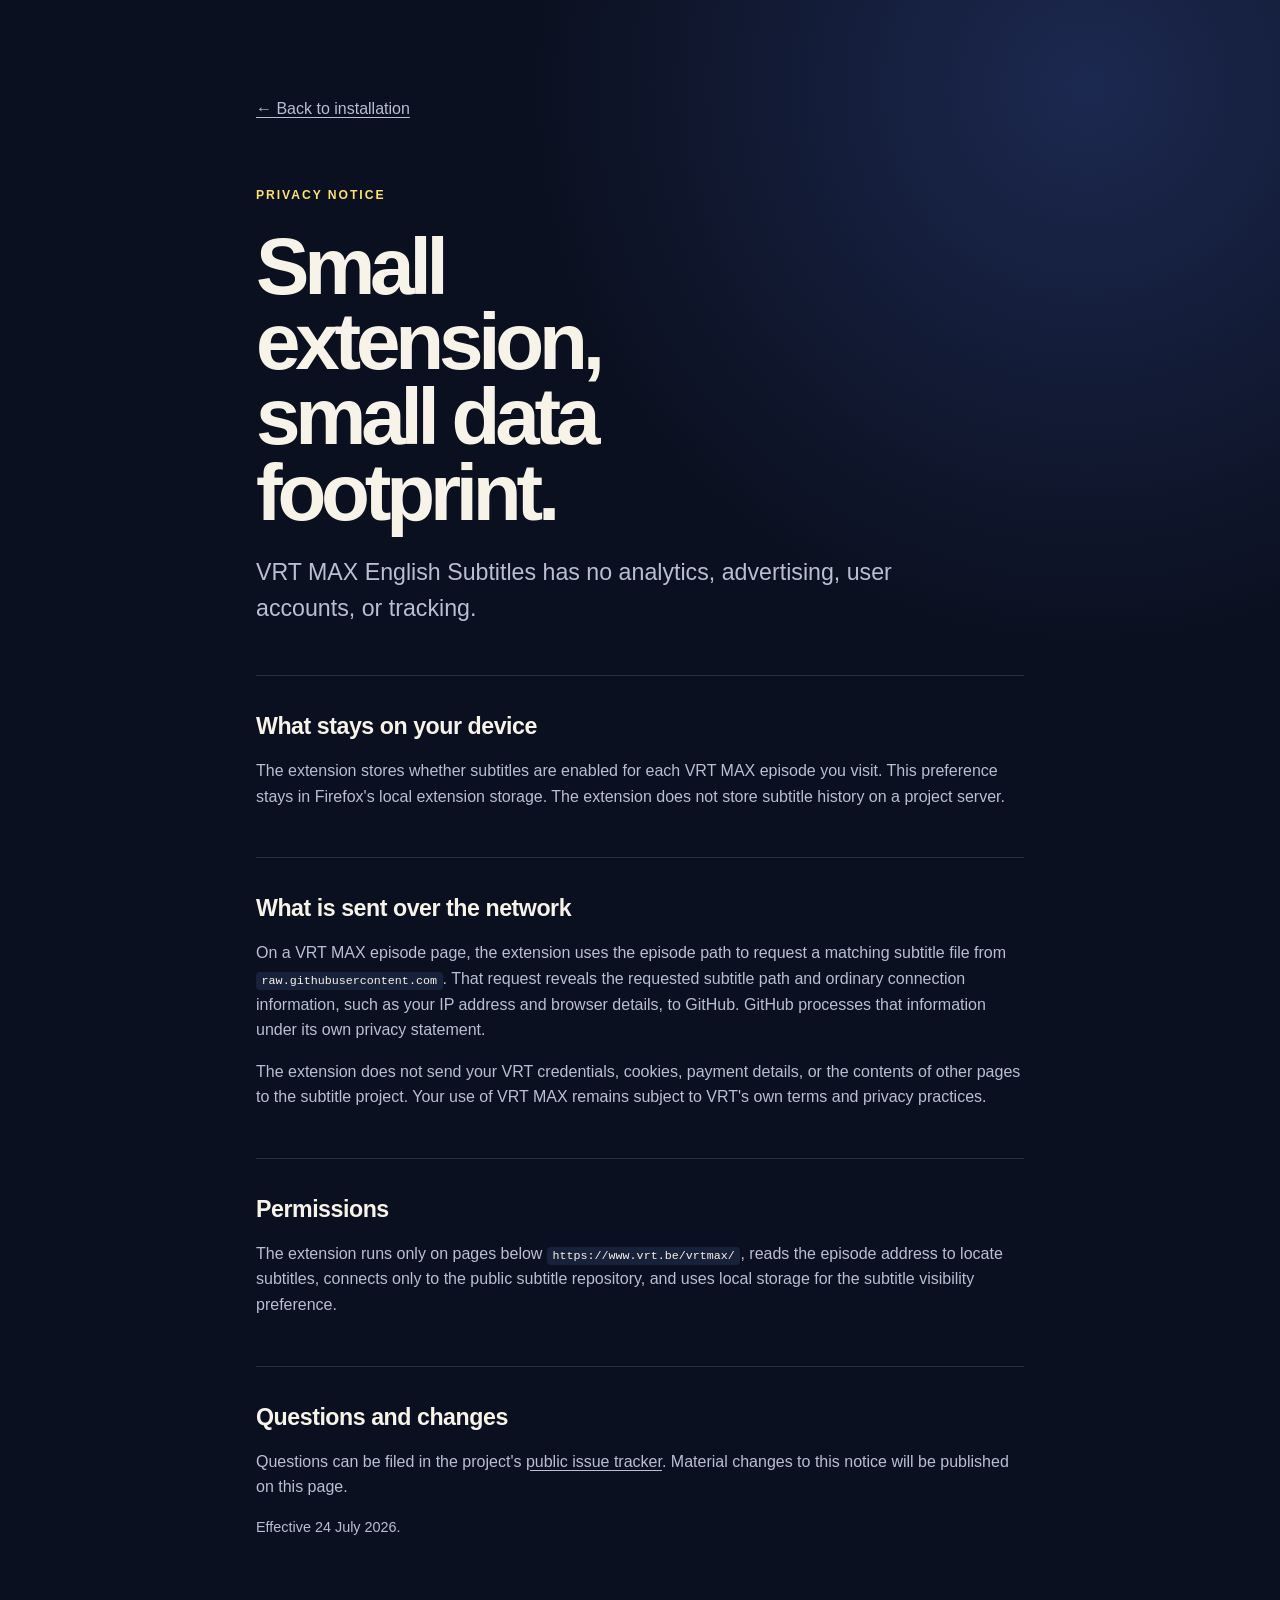
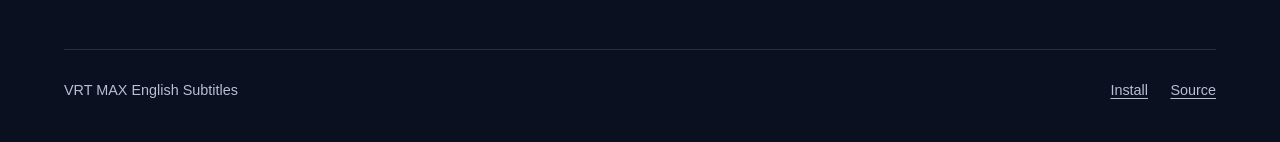
==== privacy.html @ d2da53eb "basic website" ====
<!doctype html>
<html lang="en">
  <head>
    <meta charset="utf-8">
    <meta name="viewport" content="width=device-width, initial-scale=1">
    <meta name="description" content="Privacy notice for VRT MAX English Subtitles.">
    <title>Privacy · VRT MAX English Subtitles</title>
    <link rel="stylesheet" href="/styles.css">
  </head>
  <body>
    <main class="document">
      <a class="back-link" href="/">← Back to installation</a>
      <p class="eyebrow">Privacy notice</p>
      <h1>Small extension, small data footprint.</h1>
      <p class="lede">
        VRT MAX English Subtitles has no analytics, advertising, user accounts,
        or tracking.
      </p>

      <section>
        <h2>What stays on your device</h2>
        <p>
          The extension stores whether subtitles are enabled for each VRT MAX
          episode you visit. This preference stays in Firefox's local extension
          storage. The extension does not store subtitle history on a project
          server.
        </p>
      </section>

      <section>
        <h2>What is sent over the network</h2>
        <p>
          On a VRT MAX episode page, the extension uses the episode path to
          request a matching subtitle file from
          <code>raw.githubusercontent.com</code>. That request reveals the
          requested subtitle path and ordinary connection information, such as
          your IP address and browser details, to GitHub. GitHub processes that
          information under its own privacy statement.
        </p>
        <p>
          The extension does not send your VRT credentials, cookies, payment
          details, or the contents of other pages to the subtitle project.
          Your use of VRT MAX remains subject to VRT's own terms and privacy
          practices.
        </p>
      </section>

      <section>
        <h2>Permissions</h2>
        <p>
          The extension runs only on pages below
          <code>https://www.vrt.be/vrtmax/</code>, reads the episode address to
          locate subtitles, connects only to the public subtitle repository,
          and uses local storage for the subtitle visibility preference.
        </p>
      </section>

      <section>
        <h2>Questions and changes</h2>
        <p>
          Questions can be filed in the project's
          <a href="https://github.com/vrtmax-subs/extension/issues">
            public issue tracker</a
          >. Material changes to this notice will be published on this page.
        </p>
        <p class="updated">Effective 24 July 2026.</p>
      </section>
    </main>

    <footer>
      <p>VRT MAX English Subtitles</p>
      <nav aria-label="Project links">
        <a href="/">Install</a>
        <a href="https://github.com/vrtmax-subs/extension">Source</a>
      </nav>
    </footer>
  </body>
</html>
---- styles.css ----
:root {
  color-scheme: dark;
  --background: #0b1020;
  --surface: #121a30;
  --surface-soft: #17213a;
  --text: #f7f3e8;
  --muted: #b7bfd3;
  --accent: #ffe16b;
  --accent-ink: #171309;
  --line: rgba(255, 255, 255, 0.13);
  --max-width: 72rem;
  font-family:
    Inter, ui-sans-serif, -apple-system, BlinkMacSystemFont, "Segoe UI",
    sans-serif;
  font-synthesis: none;
}

* {
  box-sizing: border-box;
}

html {
  background: var(--background);
}

body {
  min-height: 100vh;
  margin: 0;
  color: var(--text);
  background:
    radial-gradient(circle at 85% 5%, rgba(66, 96, 190, 0.3), transparent 35rem),
    var(--background);
  line-height: 1.6;
}

a {
  color: inherit;
  text-underline-offset: 0.2em;
}

main,
footer {
  width: min(calc(100% - 2.5rem), var(--max-width));
  margin-inline: auto;
}

.hero {
  max-width: 58rem;
  padding: clamp(5rem, 12vw, 9rem) 0 clamp(4rem, 9vw, 7rem);
}

.eyebrow {
  margin: 0 0 1.5rem;
  color: var(--accent);
  font-size: 0.76rem;
  font-weight: 800;
  letter-spacing: 0.16em;
  text-transform: uppercase;
}

h1,
h2,
p {
  margin-top: 0;
}

h1 {
  max-width: 13ch;
  margin-bottom: 1.6rem;
  font-size: clamp(3rem, 8vw, 6.9rem);
  font-weight: 760;
  letter-spacing: -0.065em;
  line-height: 0.94;
}

.lede {
  max-width: 42rem;
  margin-bottom: 2rem;
  color: var(--muted);
  font-size: clamp(1.14rem, 2.3vw, 1.45rem);
  line-height: 1.55;
}

.actions {
  display: flex;
  flex-wrap: wrap;
  align-items: center;
  gap: 1.2rem 1.5rem;
}

.button {
  display: inline-flex;
  min-height: 3.4rem;
  align-items: center;
  justify-content: center;
  padding: 0.8rem 1.4rem;
  border-radius: 0.65rem;
  color: var(--accent-ink);
  background: var(--accent);
  font-weight: 800;
  text-decoration: none;
  transition:
    transform 160ms ease,
    box-shadow 160ms ease;
}

.button:hover {
  transform: translateY(-2px);
  box-shadow: 0 0.7rem 2rem rgba(255, 225, 107, 0.16);
}

.button:focus-visible,
a:focus-visible {
  outline: 3px solid #fff;
  outline-offset: 4px;
}

.text-link {
  font-weight: 700;
}

.requirement {
  margin: 1rem 0 0;
  color: var(--muted);
  font-size: 0.88rem;
}

.details {
  display: grid;
  grid-template-columns: repeat(3, 1fr);
  border-top: 1px solid var(--line);
  border-bottom: 1px solid var(--line);
}

.details article {
  padding: 2.5rem clamp(1.2rem, 3vw, 2.4rem) 2.7rem;
}

.details article:first-child {
  padding-left: 0;
}

.details article + article {
  border-left: 1px solid var(--line);
}

.number {
  color: var(--accent);
  font-size: 0.76rem;
  font-weight: 800;
  letter-spacing: 0.12em;
}

h2 {
  margin-bottom: 0.8rem;
  font-size: 1.2rem;
  letter-spacing: -0.02em;
}

.details article > p:last-child,
.document section p {
  color: var(--muted);
}

.notice {
  margin: 2rem 0 5rem;
  padding: 1.2rem 1.4rem;
  border: 1px solid var(--line);
  border-radius: 0.65rem;
  background: var(--surface);
}

.notice p {
  margin: 0;
  color: var(--muted);
}

footer {
  display: flex;
  justify-content: space-between;
  gap: 1.5rem;
  padding: 1.8rem 0 2.5rem;
  border-top: 1px solid var(--line);
  color: var(--muted);
  font-size: 0.9rem;
}

footer p {
  margin: 0;
}

footer nav {
  display: flex;
  flex-wrap: wrap;
  gap: 1rem 1.4rem;
}

.document {
  max-width: 48rem;
  padding: clamp(3rem, 9vw, 6rem) 0;
}

.document h1 {
  max-width: 12ch;
  font-size: clamp(2.8rem, 7vw, 5rem);
}

.document section {
  margin-top: 3rem;
  padding-top: 2rem;
  border-top: 1px solid var(--line);
}

.document section h2 {
  font-size: 1.45rem;
}

.document code {
  padding: 0.12rem 0.35rem;
  border-radius: 0.25rem;
  background: var(--surface-soft);
  color: var(--text);
  font-size: 0.9em;
  overflow-wrap: anywhere;
}

.back-link {
  display: inline-block;
  margin-bottom: 4rem;
  color: var(--muted);
}

.updated {
  font-size: 0.9rem;
}

@media (max-width: 44rem) {
  main,
  footer {
    width: min(calc(100% - 1.5rem), var(--max-width));
  }

  .details {
    grid-template-columns: 1fr;
  }

  .details article,
  .details article:first-child {
    padding: 2rem 0;
  }

  .details article + article {
    border-top: 1px solid var(--line);
    border-left: 0;
  }

  footer {
    flex-direction: column;
  }
}

@media (prefers-reduced-motion: reduce) {
  .button {
    transition: none;
  }
}
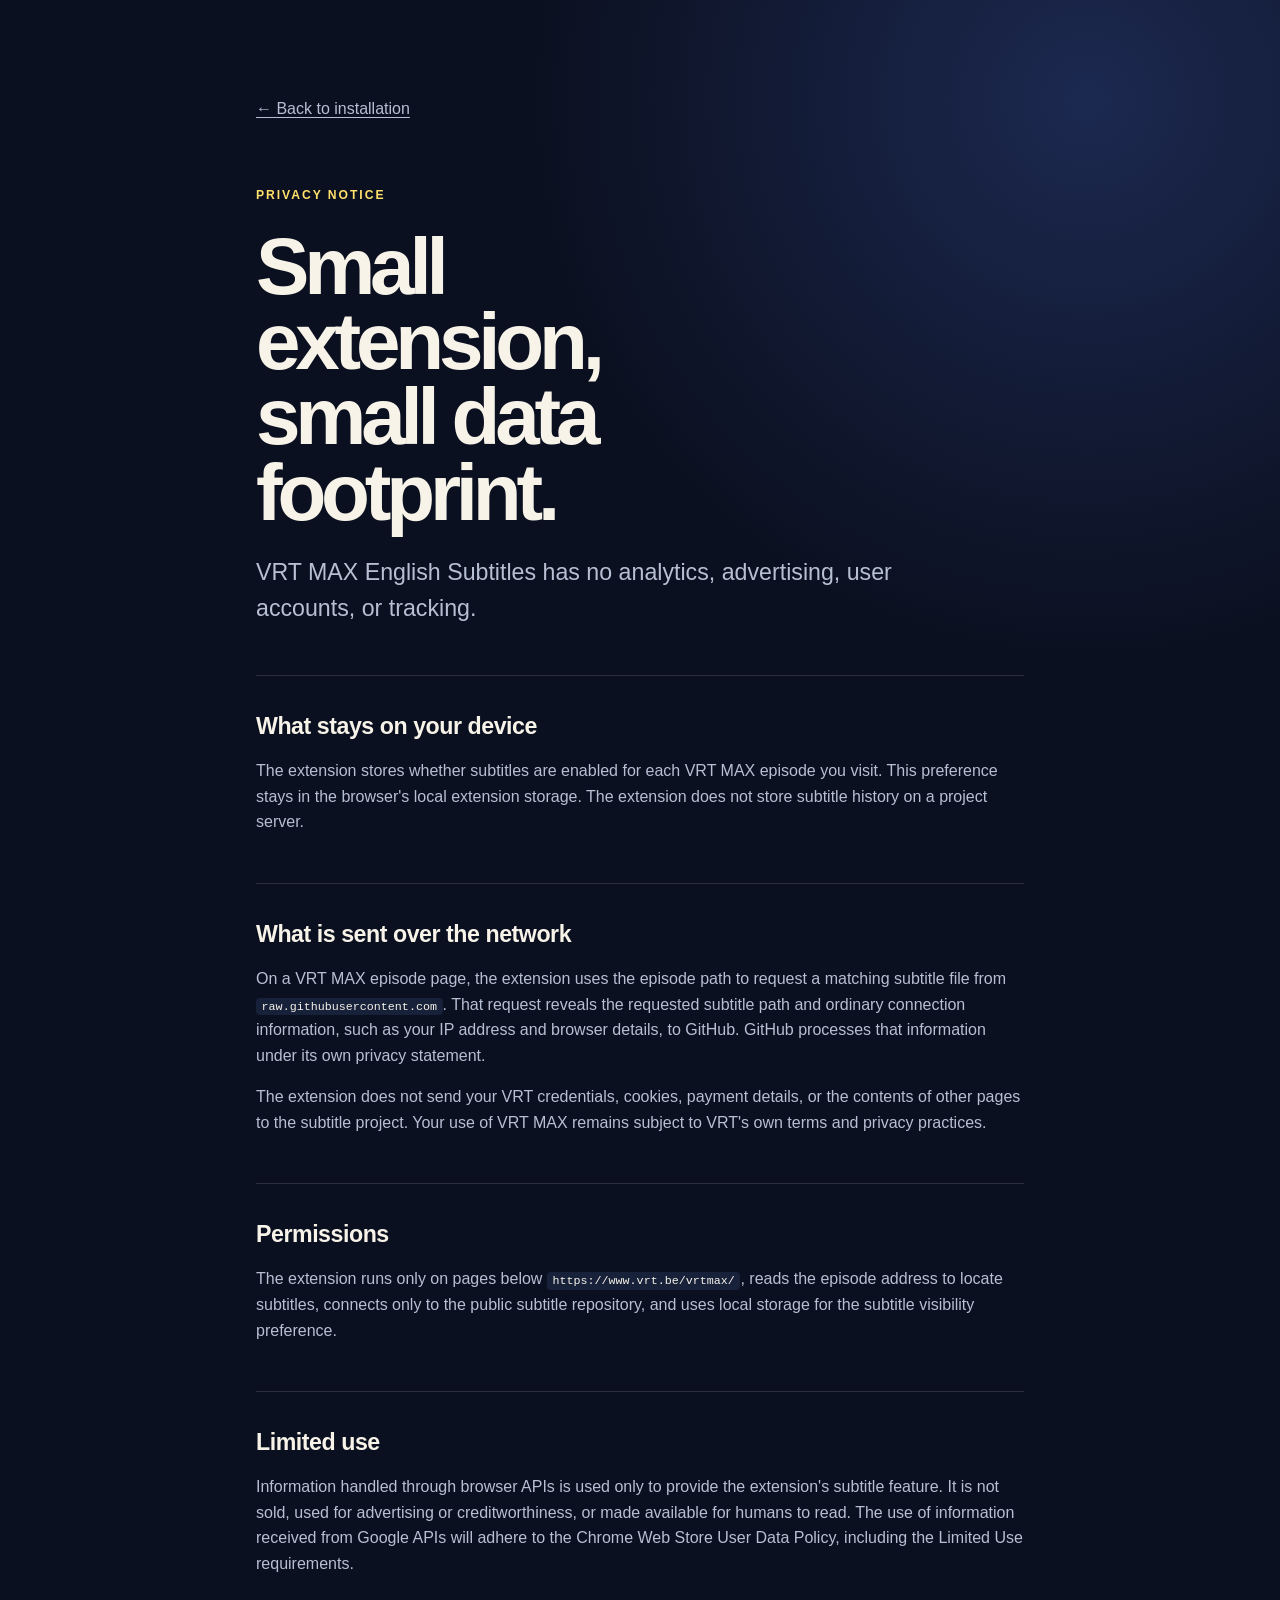
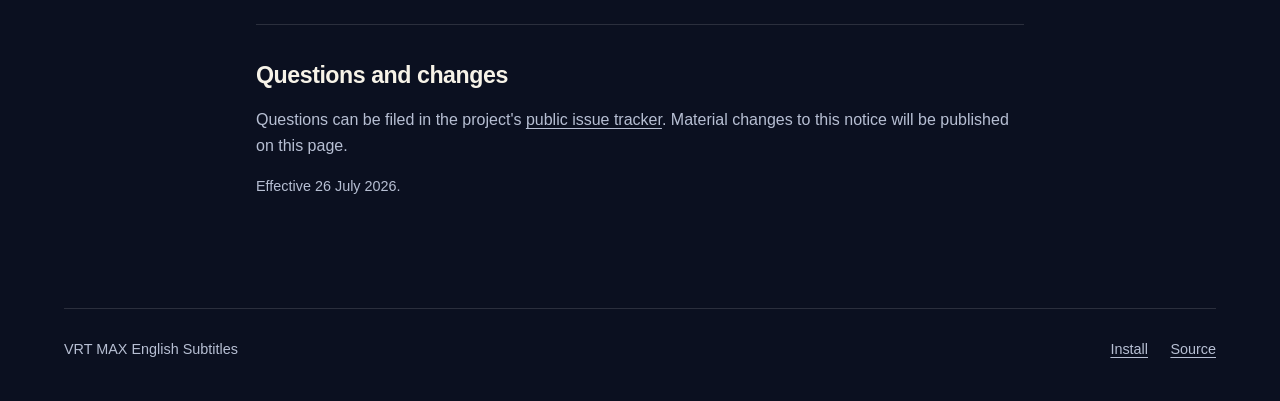
==== commit a261b817: "add limited use" ====
--- a/privacy.html
+++ b/privacy.html
@@ -21,9 +21,9 @@
         <h2>What stays on your device</h2>
         <p>
           The extension stores whether subtitles are enabled for each VRT MAX
-          episode you visit. This preference stays in Firefox's local extension
-          storage. The extension does not store subtitle history on a project
-          server.
+          episode you visit. This preference stays in the browser's local
+          extension storage. The extension does not store subtitle history on a
+          project server.
         </p>
       </section>
 
@@ -56,6 +56,17 @@
       </section>
 
       <section>
+        <h2>Limited use</h2>
+        <p>
+          Information handled through browser APIs is used only to provide the
+          extension's subtitle feature. It is not sold, used for advertising or
+          creditworthiness, or made available for humans to read. The use of
+          information received from Google APIs will adhere to the Chrome Web
+          Store User Data Policy, including the Limited Use requirements.
+        </p>
+      </section>
+
+      <section>
         <h2>Questions and changes</h2>
         <p>
           Questions can be filed in the project's
@@ -63,7 +74,7 @@
             public issue tracker</a
           >. Material changes to this notice will be published on this page.
         </p>
-        <p class="updated">Effective 24 July 2026.</p>
+        <p class="updated">Effective 26 July 2026.</p>
       </section>
     </main>
 
